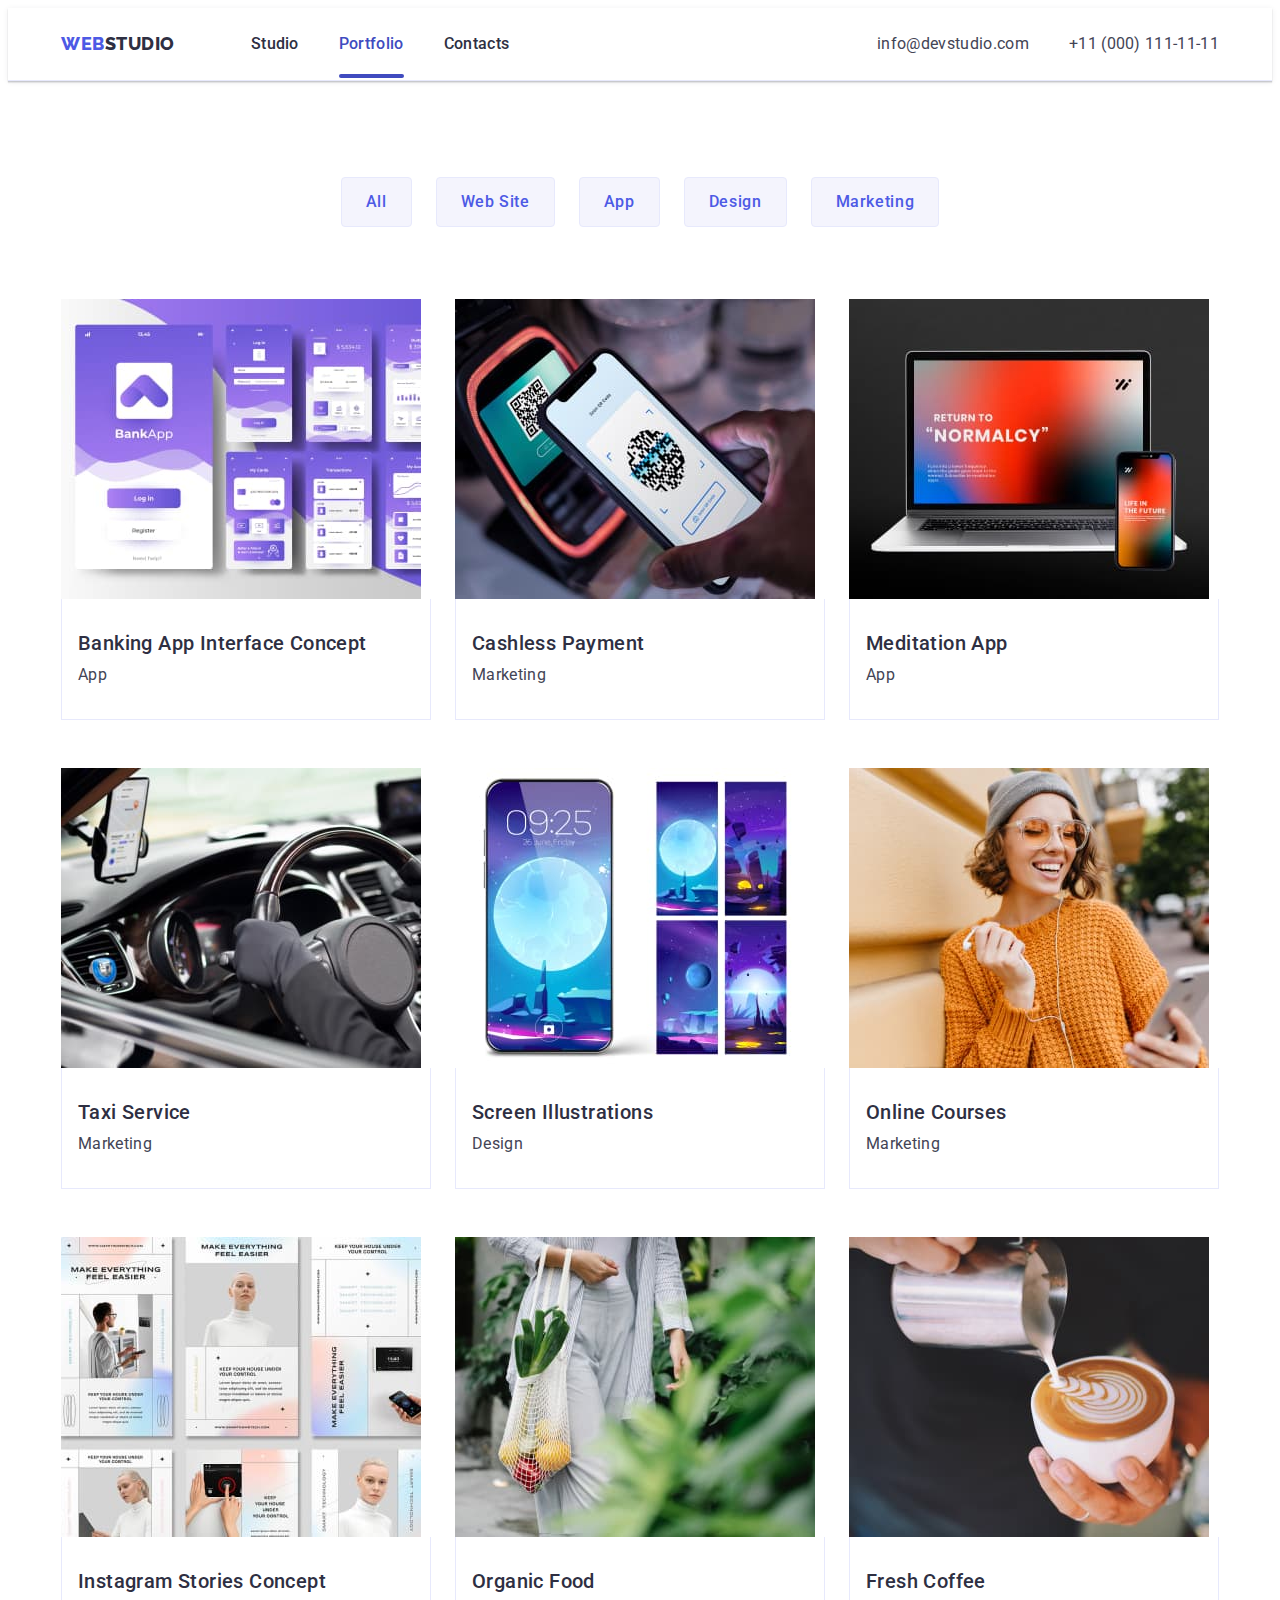
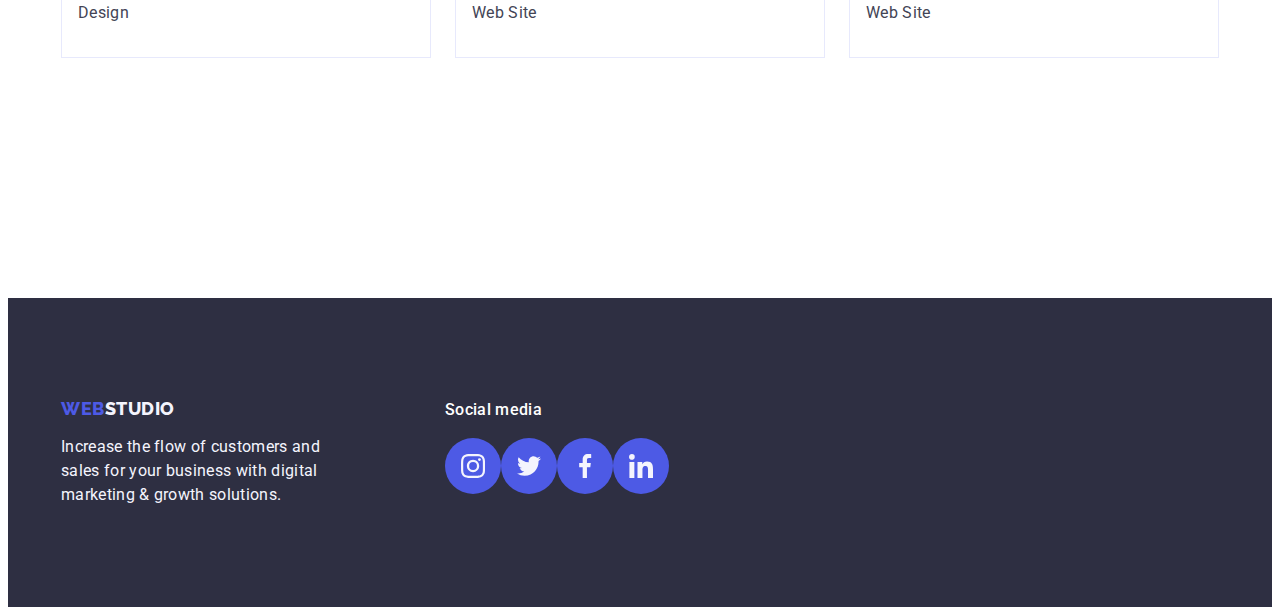
==== portfolio.html @ 12a62c94 "11" ====
<!DOCTYPE html>
 <html lang="en">
 <head>
    <meta charset="UTF-8">
    <meta http-equiv="X-UA-Compatible" content="IE=edge">
    <meta name="viewport" content="width=device-width, initial-scale=1.0">
    <link rel="preconnect" href="https://fonts.googleapis.com">
    <link rel="preconnect" href="https://fonts.gstatic.com" crossorigin>
    <link
        href="https://fonts.googleapis.com/css2?family=Montserrat:ital@1&family=Raleway:wght@800&family=Roboto:wght@400;500;700;900&display=swap"
        rel="stylesheet">
    <title>Document</title>
    <link rel="stylesheet" href="https://cdnjs.cloudflare.com/ajax/libs/modern-normalize/2.0.0/modern-normalize.min.css"
        integrity="sha512-4xo8blKMVCiXpTaLzQSLSw3KFOVPWhm/TRtuPVc4WG6kUgjH6J03IBuG7JZPkcWMxJ5huwaBpOpnwYElP/m6wg=="
        crossorigin="anonymous" referrerpolicy="no-referrer" />
    <link rel="stylesheet" href="./css/styles.css">
</head>
<body>
    
    <!-- header-->
    
    <header class="header">
        <div class="container header-container">
        <nav class="header-navigations">
            <a href="./index.html" class="header-logo link">Web<span class="header-span">Studio</span></a>
            <ul class="header-menu list">
                <li class="header-menu-item">
                    <a class="header-menu-link link" href="./index.html">Studio</a>
                </li>
                <li class="header-menu-item">
                    <a class="header-menu-link link current" href="./portfolio.html">Portfolio</a>
                </li>
                <li class="header-menu-item">
                    <a class="header-menu-link link" href="">Contacts</a>
                </li>
            </ul>
        </nav>
        <address class="header-address">
            <ul class="header-address-list list">
                <li class="header-address-item">
                    <a class="header-address-link link" href="mailto:info@devstudio.com">info@devstudio.com</a>
                </li>
                <li class="header-address-item">
                    <a class="header-address-link link" href="tel:+110001111111">+11 (000) 111-11-11</a>
                </li>
            </ul>
        </address>
        </div>
    </header>

    <!--hero-->

    <main>
     <section class="hero">
      <div class="container">
       <h1 class="visually-hidden"> ouer offers </h1>
        <ul class="hero-menu list">
           <li class="hero-menu-item"><button type="button" class="hero-button-all">All</button></li>
           <li class="hero-menu-item"><button type="button" class="hero-button-all">Web Site</button></li>
           <li class="hero-menu-item"><button type="button" class="hero-button-all">App</button></li>         
           <li class="hero-menu-item"><button type="button" class="hero-button-all">Design</button></li>
           <li class="hero-menu-item"><button type="button" class="hero-button-all">Marketing</button></li>
       </ul>
       
       
     <!--bussiness icons-->
     
   
        <ul class="images-list list">
           <li class="images-item">
                 <a href="#" class="images-link link">
                    <div class="images-cover-block">
                            <img src="./images/portfolio/app/banckingapp.jpg" alt="icons of bancking interface" width="360"/>
                            <p class="text-overlay">14 Stylish and User-Friendly App Design Concepts · Task Manager App · Calorie Tracker App · Exotic Fruit Ecommerce App ·
                            Cloud Storage App</p>
                    </div>   
                      <div class="topic">
                          <h2 class="images-name">Banking App Interface Concept</h2>
                          <p class="images-topic">App</p>
                      </div>
                 </a>
            </li>
            <li class="images-item">
                 <a href="#" class="images-link link">
                     <div class="images-cover-block">
                         <img src="./images/portfolio/app/payments.jpg" alt="payment bui telefon" width="360"/>
                         <p class="text-overlay">14 Stylish and User-Friendly App Design Concepts · Task Manager App · Calorie Tracker App ·
                            Exotic Fruit Ecommerce App ·
                            Cloud Storage App</p>
                     </div>
                     <div class="topic">
                          <h2 class="images-name">Cashless Payment</h2>
                          <p class="images-topic">Marketing</p>
                     </div>
                 </a>
            </li>
           <li class="images-item">
                 <a href="#" class="images-link link">
                     <div class="images-cover-block">
                       <img src="./images/portfolio/app/meditationapp.jpg" alt="app for meditations" width="360"/>
                        <p class="text-overlay">14 Stylish and User-Friendly App Design Concepts · Task Manager App · Calorie Tracker App ·
                            Exotic Fruit Ecommerce App ·
                            Cloud Storage App</p>
                     </div>
                     <div class="topic">
                          <h2 class="images-name">Meditation App</h2>
                          <p class="images-topic">App</p>
                     </div>
                 </a>     
            </li>
            <li class="images-item">
                 <a href="#" class="images-link link">
                    <div class="images-cover-block">
                        <img src="./images/portfolio/app/taxiapp.jpg" alt="app for taxi" width="360"/>
                        <p class="text-overlay">14 Stylish and User-Friendly App Design Concepts · Task Manager App · Calorie Tracker App ·
                        Exotic Fruit Ecommerce App ·
                        Cloud Storage App</p>
                    </div>
                     <div class="topic">
                          <h2 class="images-name">Taxi Service</h2>
                          <p class="images-topic">Marketing</p>
                     </div>
                 </a>
            </li>
            <li class="images-item">
                 <a href="#" class="images-link link">
                    <div class="images-cover-block">
                        <img src="./images/portfolio/app/ilustrations.jpg" alt="phone screen design" width="360"/>
                        <p class="text-overlay">14 Stylish and User-Friendly App Design Concepts · Task Manager App · Calorie Tracker App ·
                        Exotic Fruit Ecommerce App ·
                        Cloud Storage App</p>
                    </div>
                     <div class="topic">
                         <h2 class="images-name">Screen Illustrations</h2>
                         <p class="images-topic">Design</p>
                     </div>
                 </a>
            </li>
            <li class="images-item">
                 <a href="#" class="images-link link">
                    <div class="images-cover-block">
                        <img src="./images/portfolio/app/onlinecourses.jpg" alt="woman stady online" width="360"/>
                        <p class="text-overlay">14 Stylish and User-Friendly App Design Concepts · Task Manager App · Calorie Tracker App ·
                        Exotic Fruit Ecommerce App ·
                        Cloud Storage App</p>
                    </div>
                     <div class="topic">
                         <h2 class="images-name">Online Courses</h2>
                         <p class="images-topic">Marketing</p>
                     </div>
                 </a>
            </li>
            <li class="images-item">
                 <a href="#" class="images-link link">
                    <div class="images-cover-block">
                        <img src="./images/portfolio/app/instagramdesign.jpg" alt="instagram stories" width="360"/>
                        <p class="text-overlay">14 Stylish and User-Friendly App Design Concepts · Task Manager App · Calorie Tracker App ·
                        Exotic Fruit Ecommerce App ·
                        Cloud Storage App</p>
                    </div>
                     <div class="topic">
                         <h2 class="images-name">Instagram Stories Concept</h2>
                         <p class="images-topic">Design</p>
                     </div>
                 </a>
            </li>
            <li class="images-item">
                 <a href="#" class="images-link link">
                     <div class="images-cover-block">
                        <img src="./images/portfolio/app/organicfood.jpg" alt="fruits and vegetables in a basket" width="360"/>
                        <p class="text-overlay">14 Stylish and User-Friendly App Design Concepts · Task Manager App · Calorie Tracker App ·
                        Exotic Fruit Ecommerce App ·
                        Cloud Storage App</p>
                    </div>
                     <div class="topic">
                         <h2 class="images-name">Organic Food</h2>
                         <p class="images-topic">Web Site</p>
                     </div>
                 </a>
            </li>
            <li class="images-item">
                  <a href="#" class="images-link link">
                    <div class="images-cover-block">
                        <img src="./images/portfolio/app/coffeeshop.jpg" alt="bartender pouring cream into a cup of coffee360" width="360"/>
                        <p class="text-overlay">14 Stylish and User-Friendly App Design Concepts · Task Manager App · Calorie Tracker App ·
                        Exotic Fruit Ecommerce App ·
                        Cloud Storage App</p>
                    </div>
                     <div class="topic">
                         <h2 class="images-name">Fresh Coffee</h2>
                         <p class="images-topic">Web Site</p>
                     </div>
                 </a>
            </li>
        </ul>
       </div>
     </section>   
 </main>
    
    <!--------------footer----------------->
    
    <footer class="footer-panel">
    <div class="container footer-generation">
      <div class="footer-text">
            <a class="footer-logo link" href="./index.html">Web<span class="footer-span">Studio</span></a>
            <p class="footer-text">Increase the flow of customers and sales for your business with digital marketing &
                growth solutions.</p>
        </div>
        <div class="footer-soc">
            <p class="footer-subtitle-soc">Social media</p>
            <ul class="footer-soc-list">
                <li class="footer-soc-item">
                    <a class="footer-soc-link" href="" target="_blank" rel="nooperer noreferrer">
                        <svg class="footer-soc-icon" width="24" height="24">
                            <use href="./images/icons.svg#icon-instagram"></use>
                        </svg>
                    </a>
                </li>
                <li class="footer-soc-item">
                    <a class="footer-soc-link" href="" target="_blank" rel="nooperer noreferrer">
                        <svg class="footer-soc-icon" width="24" height="24">
                            <use href="./images/icons.svg#icon-twitter"></use>
                        </svg>
                    </a>
                </li>
                <li class="footer-soc-item">
                    <a class="footer-soc-link" href="" target="_blank" rel="nooperer noreferrer">
                        <svg class="footer-soc-icon" width="24" height="24">
                            <use href="./images/icons.svg#icon-facebook"></use>
                        </svg>
                    </a>
                </li>
                <li class="footer-soc-item">
                    <a class="footer-soc-link" href="" target="_blank" rel="nooperer noreferrer">
                        <svg class="footer-soc-icon" width="24" height="24">
                            <use href="./images/icons.svg#icon-linkedin"></use>
                        </svg>
                    </a>
                </li>
            </ul>
        </div>
     </div>
    </footer>
</body>
</html>
---- css/styles.css ----
/*------------------index.html-------------------*/
 :root {
     --color-button: #4d5ae5;
     --background-button: #F4F4FD;
     --main-text-color: #434455;
     --background-color: #FFFFFF;
 }

body {
font-family: 'Roboto', sans-serif;
color: #434455;
background-color: var(--background-color);
}

p, h1,h2,h3,h4,h5,h6 {
  margin-top: 0;
  margin-bottom: 0;
}

img {
    display: block;
    max-width: 100%;
     height: auto;
}

ul {
    list-style-type: none;
    margin-top: 0;
    margin-bottom: 0;
    padding-left: 0;
}

.link {
    text-decoration: none;
}

.list {
    list-style-type: none;
}

.container {
    width: 1158px;
    padding-left: 15px;
    padding-right: 15px;
    margin: 0 auto;
    
 }



/**---------------header----------------------------*/

.header-navigations {
    align-items: center;
}

.header {
    box-shadow: 0px 2px 1px rgba(46, 47, 66, 0.08),
        0px 1px 1px rgba(46, 47, 66, 0.16),
        0px 1px 6px rgba(46, 47, 66, 0.08);
}

.header {
    border-bottom: 1px solid #E7E9FC;
}

.header-container {
    display: flex;
}

.header-navigations {
    display: flex;
    flex-grow: 1;
   }

.header-logo,
.footer-logo {
    font-family: 'Raleway', sans-serif;
}

.header-logo {
    font-family: 'Raleway', sans-serif;
    font-weight: 800;
    font-size: 18px;
    line-height: 1.17;
    text-decoration: none;
    letter-spacing: 0.03em;
    text-transform: uppercase;
    color: #4D5AE5;
}

.header-span {
    color: #2E2F42;
}

.header-logo {
    margin-right: 76px;
}

.header-menu {
    display: flex;
    gap: 40px;
    }

    .header-menu-link {
    color: #404BBF;
    transition: color 250ms cubic-bezier(0.4, 0, 0.2, 1);
}


.header-address-item {
    padding-top: 24px;
    padding-bottom: 24px;
}

.header-menu-link {
    font-family: 'Roboto';
    font-weight: 500;
    font-size: 16px;
    line-height: 1.5;
    text-decoration: none;
    letter-spacing: 0.02em;
    color: #2E2F42;
    padding-top: 24px;
    padding-bottom: 24px;
}

.header-menu-link:hover,
.header-menu-link:focus {
    color: #404BBF;
}

.current {
   position: relative;
}

.current::after {
    content: '';
    position: absolute;
    left: 0;
    bottom: -1px;
    width: 100%;
    height: 4px;
    border-radius: 2px;
    background-color: #404BBF;
    }
 
  
.header-menu-link.current {
    color: #404bbf;
}

.header-address-link {
    font-family: 'Roboto';
    font-style: normal;
    font-weight: 400;
    font-size: 16px;
    line-height: 1.5;
    letter-spacing: 0.02em;
    color: #434455;
}

.header-address-link:hover,
.header-address-link:focus {
    color: #404BBF;
}

.header-address-link {
    transition: color 250ms cubic-bezier(0.4, 0, 0.2, 1);
    }


.header-address-list {
    display: flex;
    gap: 40px;
}


/*-------------------HERO------------------------*/





.hero-head {
    background-image: linear-gradient(rgba(46, 47, 66, 0.7),
     rgba(46, 47, 66, 0.7)),
      url(../images/imgstudio/hero-image/people-office.jpg);
    max-width: 1440px;
    background-repeat: no-repeat;
    background-position: center;
    background-size: cover;
    padding-top: 188px;
    padding-bottom: 188px;
   }

    .title {
        font-weight: 700;
        font-size: 56px;
        line-height: 1.07;
        text-align: center;
        letter-spacing: 0.02em;
        color: #FFFFFF;
        max-width: 496px;
        width: 100%;
        height: 100%;
        margin: auto;
        margin-bottom: 48px;
        }




.hero-btn {
        font-family: inherit;
        font-weight: 500;
        font-size: 16px;
        line-height: 1.5;
        letter-spacing: 0.04em;
        color: var(--background-color);
        background-color: var(--color-button);
        cursor: pointer;
        box-shadow: 0px 4px 4px rgba(0, 0, 0, 0.15);
            border-radius: 4px;
            padding: 16px 32px;
            min-width: 169px;
            height: 56px;
            border: none;
            display: block;
            margin: 0 auto;
            transition: background-color 250ms
             cubic-bezier(0.4, 0, 0.2, 1);
}
           

.hero-btn:hover,
.hero-btn:focus {
    background-color: #404BBF;
    color: #FFFFFF;
}  

/**----------------------bussiness solutions-personal------------------------*/

.visually-hidden {
    position: absolute;
    width: 1px;
    height: 1px;
    margin: -1px;
    border: 0;
    padding: 0;
    white-space: nowrap;
    clip-path: inset(100%);
    clip: rect(0 0 0 0);
    overflow: hidden;
}

.solutions {
padding-top: 120px;
padding-bottom: 120px;
}

.advantage-list {
    display: flex;
    gap: 24px;
}

.advantage-item {
width: calc((100% - 72px) / 4);
cursor: pointer;
}


.advantage-item:hover,
.advantage-item:focus {
   box-shadow:0px 1px 6px rgba(46, 47, 67, 0.08),
    0px 1px 1px rgba(47, 46, 66, 0.16),
    0px 2px 1px rgba(47, 46, 66, 0..08);
   transition: transform 250ms cubic-bezier(0.4, 0, 0.2, 1); 
}

.advantage-block {
    display: flex;
    align-items: center;
    justify-content: center;
    height: 112px;
    background-color: #f4f4fd;
    border-radius: 4px;
    margin-bottom: 8px;
}

.solutions-list {
    display: flex;
    gap: 24px;
}

.solutions-item {
    width: calc((100% - 72px) / 4);
}

.solutions-subtitle,
.subtitle-personal {
        font-weight: 500;
        font-size: 20px;
        line-height: 1.2;
        letter-spacing: 0.02em;
        color: #2E2F42;
        margin-bottom: 8px;
}

/**-----------------p-personal work--------------------------*/

.solutions-text,
.personal-job {
        font-weight: 400;
        font-size: 16px;
        line-height: 1.5;
        letter-spacing: 0.02em;
        color: #434455;
}

/**-----------------h2+h2-----------------------------*/
.app {
    padding-bottom: 120px;
}

.subtitle-app,
.title-personal {
            font-weight: 700;
            font-size: 36px;
            line-height: 1.11;
            letter-spacing: 0.02em;
            text-transform: capitalize;
            text-align: center;
            color: #2E2F42;
}

/**--------------------images--------------------*/

.subtitle-app {
    margin-bottom: 72px;
}

.app-list {
    display: flex;
    gap: 24px;
}

/**--------------------ouer team------------------------*/


.personal {
    background: #F4F4FD;
    padding-top: 120px;
    padding-bottom: 120px;
    
}

.title-personal {
    margin-bottom: 72px;
}

.subtitle-personal {
    text-align: center;
    margin-bottom: 8px;
}

.personal-job {
   text-align: center;
   margin-bottom: 8px; 
}

.personal-list {
    display: flex;
    gap: 24px;
     }

.personal-soc-list {
    display: flex;
    gap: 24px;
    justify-content: center;
    }

   .personal-soc-item {
    width: 40px;
    height: 40px;
    transition: background-color 250ms
     cubic-bezier(0.4, 0, 0.2, 1);
}
    
.personal-soc-link {
padding: 12px;
fill: #F4F4FD;
background-color: #4D5AE5;
border: hidden;
border-radius: 50%;
width: 100%;
height: 100%;
display: flex;
align-items: center;
justify-content: center;
transition: background-color 250ms
 cubic-bezier(0.4, 0, 0.2, 1);
}

.personal-soc-link:hover,
.personal-soc-link:focus {
background-color: #404BBF;
}
    
.personal-item {
    width: calc((100% - 72px) / 4);
}

.personal-item {
        box-shadow: 0px 1px 6px rgba(46, 47, 66, 0.08),
         0px 1px 1px rgba(46, 47, 66, 0.16),
          0px 2px 1px rgba(46, 47, 66, 0.08);
        border-radius: 0px 0px 4px 4px;
        }

        .personal-name {
    background-color: #FFFFFF;
    padding: 32px 0;
    border-radius: 0px 0px 4px 4px;
}

/*-------------CUSTOMERS--------------*/

.customers {
    padding-top: 120px;
    padding-bottom: 120px;
}

.customers-title {
    font-weight: 700;
    text-transform: capitalize;
    font-size: 36px;
    line-height: 1.11;
    text-align: center;
    color: #2E2F42
}
.customers-title {
    margin-bottom: 72px;
}

.customers-list {
    display: flex;
    gap: 24px;
}

.customers-item {
    width: 168px;
     height: 88px;
    background-color: #FFFFFF;
    width: calc((100% - 24px * 5) / 6);
    }

.customers-link {
    color: #8E8F99;
    border: 1px solid #8E8F99;
    border-radius: 4px;
    display: flex;
    align-items: center;
    justify-content: center;
    width: 100%;
    height: 100%;
    transition: border-color 250ms
     cubic-bezier(0.4, 0, 0.2, 1),
        color 250ms cubic-bezier(0.4, 0, 0.2, 1);
}

.customers-link:hover,
.customers-link:focus {
    color: #404BBF;
border-color: #404BBF;

}

.customers-icon {
fill: currentColor;
}

/**--------------------footer---------------------------------*/

 footer {
     background: #2E2F42;
     padding-top: 100px;
     padding-bottom: 100px;
     }

 .footer-logo {
     font-family: 'Raleway', sans-serif;
     font-style: normal;
     font-weight: 800;
     font-size: 18px;
     line-height: 1.17;
     text-decoration: none;
     letter-spacing: 0.03em;
     text-transform: uppercase;
     color: #4D5AE5;
     margin-bottom: 16px;
     display: inline-block;
     }

 .footer-span {
     color: #F4F4FD;
 }


 .footer-text {
     font-weight: 400;
     font-size: 16px;
     line-height: 1.5;
     letter-spacing: 0.02em;
     color: #F4F4FD;
     max-width: 264px;
     margin-right: 120px;
   }

.footer-generation {
    display: flex;
    align-items: baseline;
   }




.footer-subtitle-soc {
font-weight: 500;   
font-size: 16px;
line-height: 1.5;
letter-spacing: 0.02em;
width: 100%;
color: #FFFFFF;
margin-bottom: 16px;
}

.footer-soc-list {
    display: flex;
    gap: 16px;
}
 
.footer-soc-item {
    width: 40px;
    height: 40px;
}

.footer-soc-link {
padding: 8px;
fill: #FFFFFF;
background-color: #4D5AE5;
border: hidden;
border-radius: 50%;
width: 100%;
height: 100%;
display: flex;
align-items: center;
justify-content: center;
transition: background-color 250ms
 cubic-bezier(0.4, 0, 0.2, 1);
}

.footer-soc-link:hover,
.footer-soc-link:focus {
  background-color: #31D0AA;
  
}

.footer-soc-icon{
fill: #F4F4FD;
}

.backdrop {
    position: fixed;
    top: 0;
    z-index: 2;
    width: 100%;
    height: 100%;
    background-color: rgba(46, 47, 66, 0.4);
    transition: opacity 250ms cubic-bezier(0.4, 0, 0.2, 1),
     visibility 250ms cubic-bezier(0.4, 0, 0.2, 1);
}

.modal {
    position: absolute;
    top: 50%;
    left: 50%;
    transform: translate(-50%, -50%) scale(1);
    transition: transform 250ms cubic-bezier(0.4, 0, 0.2, 1);
    width: 408px;
    min-height: 584px;
    background-color: #FCFCFC;
    border-radius: 4px;
    box-shadow: 0px 1px 1px rgba(0, 0, 0, 0.14),
        0px 1px 3px rgba(0, 0, 0, 0.12),
        0px 2px 1px rgba(0, 0, 0, 0.2);
}

.backdrop.is-hidden .modal {
    transform: translate(-50%, -50%) scale(0);
}

.modal-btn {
    position: absolute;
    display: flex;
    top: 24px;
    right: 24px;
   width: 24px;
   height: 24px;
   border: 1px solid rgba(0, 0, 0, 0.1);
   background-color: #E7E9FC;
   border-radius: 50%;
   align-items: center;
justify-content: center;
padding: 0;
   cursor: pointer;
    transition: background-color 250ms
     cubic-bezier(0.4, 0, 0.2, 1),
        border 250ms cubic-bezier(0.4, 0, 0.2, 1);
}

.modal-btn:hover {
    background-color: #404BBF;
    color: #fff;
    border: none;
  }
.modal-btn:focus {
    background-color: #404bbf;
    border: none;
    color: #fff;
}


.modal-close {
fill: currentColor;
align-items: center;
justify-content: center;
transition: fill 250ms cubic-bezier(0.4, 0, 0.2, 1);
}

.is-hidden {
    visibility: hidden;
    opacity: 0;
    pointer-events: none;
}

.backdrop.is-hidden .modal {
transform: translate(-50%, -50%) scale(0);
}

.modal-title {
    text-align: center;
    font-size: 16px;
    line-height: 1.5;
    font-weight: 500;
    letter-spacing: 0.02;
    color: #2E2F42;
    padding-top: 72px;
    margin-bottom: 16px;
}

.modal-input {
    margin-left: 24px;
    margin-right: 24px;
    width: 360px;
    height: 40px;
    border: 1px solid rgba(46, 47, 66, 0.4);
    border-radius: 4px;
    color: transparent;
    margin-bottom: 8px;
    padding-left: 38px;
    }

.modal-lable {
    font-weight: 400;
    font-style: inherit;
    font-size: 12px;
    line-height: 1.16;
    margin-left: 24px;
    letter-spacing: 0.04;
    color: #8E8F99;
    }


    /*------------------portfolio.html---------------*/


.link {
    text-decoration: none;
}

.list {
    list-style-type: none;
}
    /**----------------header--------------------*/
     
    
     .header-logo {
        font-family: 'Raleway', sans-serif;
        font-style: normal;
        font-weight: 800;
        font-size: 18px;
        line-height: 1.17;
        text-decoration: none;
        letter-spacing: 0.03em;
        text-transform: uppercase;
        color: #4D5AE5;
    } 
    
    .header-span {
        color: #2E2F42;
    }  
    
    ul {
        list-style-type: none;
    }
    
    .header-menu-link {
            font-family: 'Roboto';
            font-style: normal;
            font-weight: 500;
            font-size: 16px;
            line-height: 1.5;
            text-decoration: none;
            letter-spacing: 0.02em;
            color: #2E2F42;
        }
    
    .header-menu-link:hover,
    .header-menu-link:focus {
        color: #404BBF;
    }
    
    .header-address {
            font-family: 'Roboto';
            font-style: normal;
            font-weight: 400;
            font-size: 16px;
            line-height: 1.5;
            letter-spacing: 0.02em;
            color: #434455;
    }
    
    .header-address-link:hover,
    .header-address-link:focus {
        color: #404BBF;
    }
     
    /**---------------------main-buttons--------------------*/
    
    .visually-hidden {
        position: absolute;
            width: 1px;
            height: 1px;
            margin: -1px;
            border: 0;
            padding: 0;
            white-space: nowrap;
            clip-path: inset(100%);
            clip: rect(0 0 0 0);
            overflow: hidden;
    }
    
    .hero {
        padding-top: 96px;
        padding-bottom: 120px;
        }
    
        .hero-menu {
        display: flex; 
        gap: 24px;
        justify-content: center;
        margin-bottom: 72px;
       }
    .hero-menu-item {
        transition: color 250ms cubic-bezier(0.4, 0, 0.2, 1),
            background-color 250ms cubic-bezier(0.4, 0, 0.2, 1),
            border-color 250ms cubic-bezier(0.4, 0, 0.2, 1),
            box-shadow 250ms cubic-bezier(0.4, 0, 0.2, 1);
    }
       

    .hero-button-all {
                    font-family: inherit;
                    font-style: normal;
                    font-weight: 500;
                    font-size: 16px;
                    line-height: 1.5;
                    letter-spacing: 0.04em;
                    color: var(--color-button);
                    background-color: var(--background-button);
                    cursor: pointer;
                    border: 1px solid #E7E9FC;
                    border-radius: 4px;
                    padding: 12px 24px;
                    transition: color 250ms cubic-bezier(0.4, 0, 0.2, 1),
                            background-color 250ms cubic-bezier(0.4, 0, 0.2, 1),
                            border-color 250ms cubic-bezier(0.4, 0, 0.2, 1),
                            box-shadow 250ms cubic-bezier(0.4, 0, 0.2, 1);
                }
        
                .hero-button-all:hover,
                .hero-button-all:focus {
                    background-color: #404BBF;
                    color: #FFFFFF;
                    border: 1px solid transparent;
                    transition: transform 250ms cubic-bezier(0.4, 0, 0.2, 1);
                    box-shadow: 0px 3px 1px rgba(0, 0, 0, 0.1),
                        0px 2px 1px rgba(0, 0, 0, 0.08),
                        0px 2px 2px rgba(0, 0, 0, 0.12);
                }
        
               
    /**----------------------ouer offers------------------*/
  
    .images-list {
    display: flex;
    flex-wrap: wrap;
    gap: 48px 24px;
    margin-bottom: 120px;
  }
  
  .images-cover-block {
    position: relative;
    overflow: hidden;
    }

.text-overlay {
    top: 0;
    left: 0;
    width: 100%;
    height: 100%;
    position: absolute;
    transform: translateY(100%);
    background-color: #4D5AE5;
    Font-size: 16px;
    font-weight: 400;
    Line-height: 1.5;
    list-style: 0.02em;
    letter-spacing: 0.02em;
    color: #F4F4FD;
    padding: 40px 32px;
    align-items: center;
    transition: transform 250ms
     cubic-bezier(0.4, 0, 0.2, 1);
}


  .images-item {
    width: calc((100% - 48px) / 3);
    }

    .images-link {
    display: block;
    transition: box-shadow 250ms cubic-bezier(0.4, 0, 0.2, 1);
}

.images-link:is(:hover, :focus) {
    background-color: #FFFFFF;
    border: 1px solid #F4F4FD;
    box-shadow: 0px 1px 6px rgba(46, 47, 66, 0.08),
        0px 1px 1px rgba(46, 47, 66, 0.16),
        0px 2px 1px rgba(46, 47, 66, 0.08);
}

.images-link:is(:hover, :focus) 
    .text-overlay {
    transform: translateY(0);
   }
  
.topic {
    border-right: 1px solid #E7E9FC;
    border-bottom: 1px solid #E7E9FC;
    border-left: 1px solid #E7E9FC;
    padding-top: 32px;
    padding-bottom: 32px;
    padding-right: 16px;
    padding-left: 16px;
}

.images-name {
    margin-bottom: 8px;
}

h2 {
        font-weight: 500;
        font-size: 20px;
        line-height: 1.2;
        letter-spacing: 0.02em;
        color: #2E2F42;
    }
 
    .images-topic {
        font-weight: 400;
        font-size: 16px;
        line-height: 1.5;
        letter-spacing: 0.02em;
        color: #434455;
 }

 /*---------------footer---------------------------*/
 
 footer {
    background: #2E2F42;
    padding-top: 100px;
    padding-bottom: 100px;
 }

.footer-logo {
        font-family: 'Raleway', sans-serif;
        font-style: normal;
        font-weight: 800;
        font-size: 18px;
        line-height: 1.17;
        text-decoration: none;
        letter-spacing: 0.03em;
        text-transform: uppercase;
        color: #4D5AE5;
        margin-bottom: 16px;
        display: inline-block;
}

.footer-span {
    color: #F4F4FD;
}

.footer-text {
       font-weight: 400;
        font-size: 16px;
        line-height: 1.5;
        letter-spacing: 0.02em;
        min-width: 264px;
        color: #F4F4FD;
        }
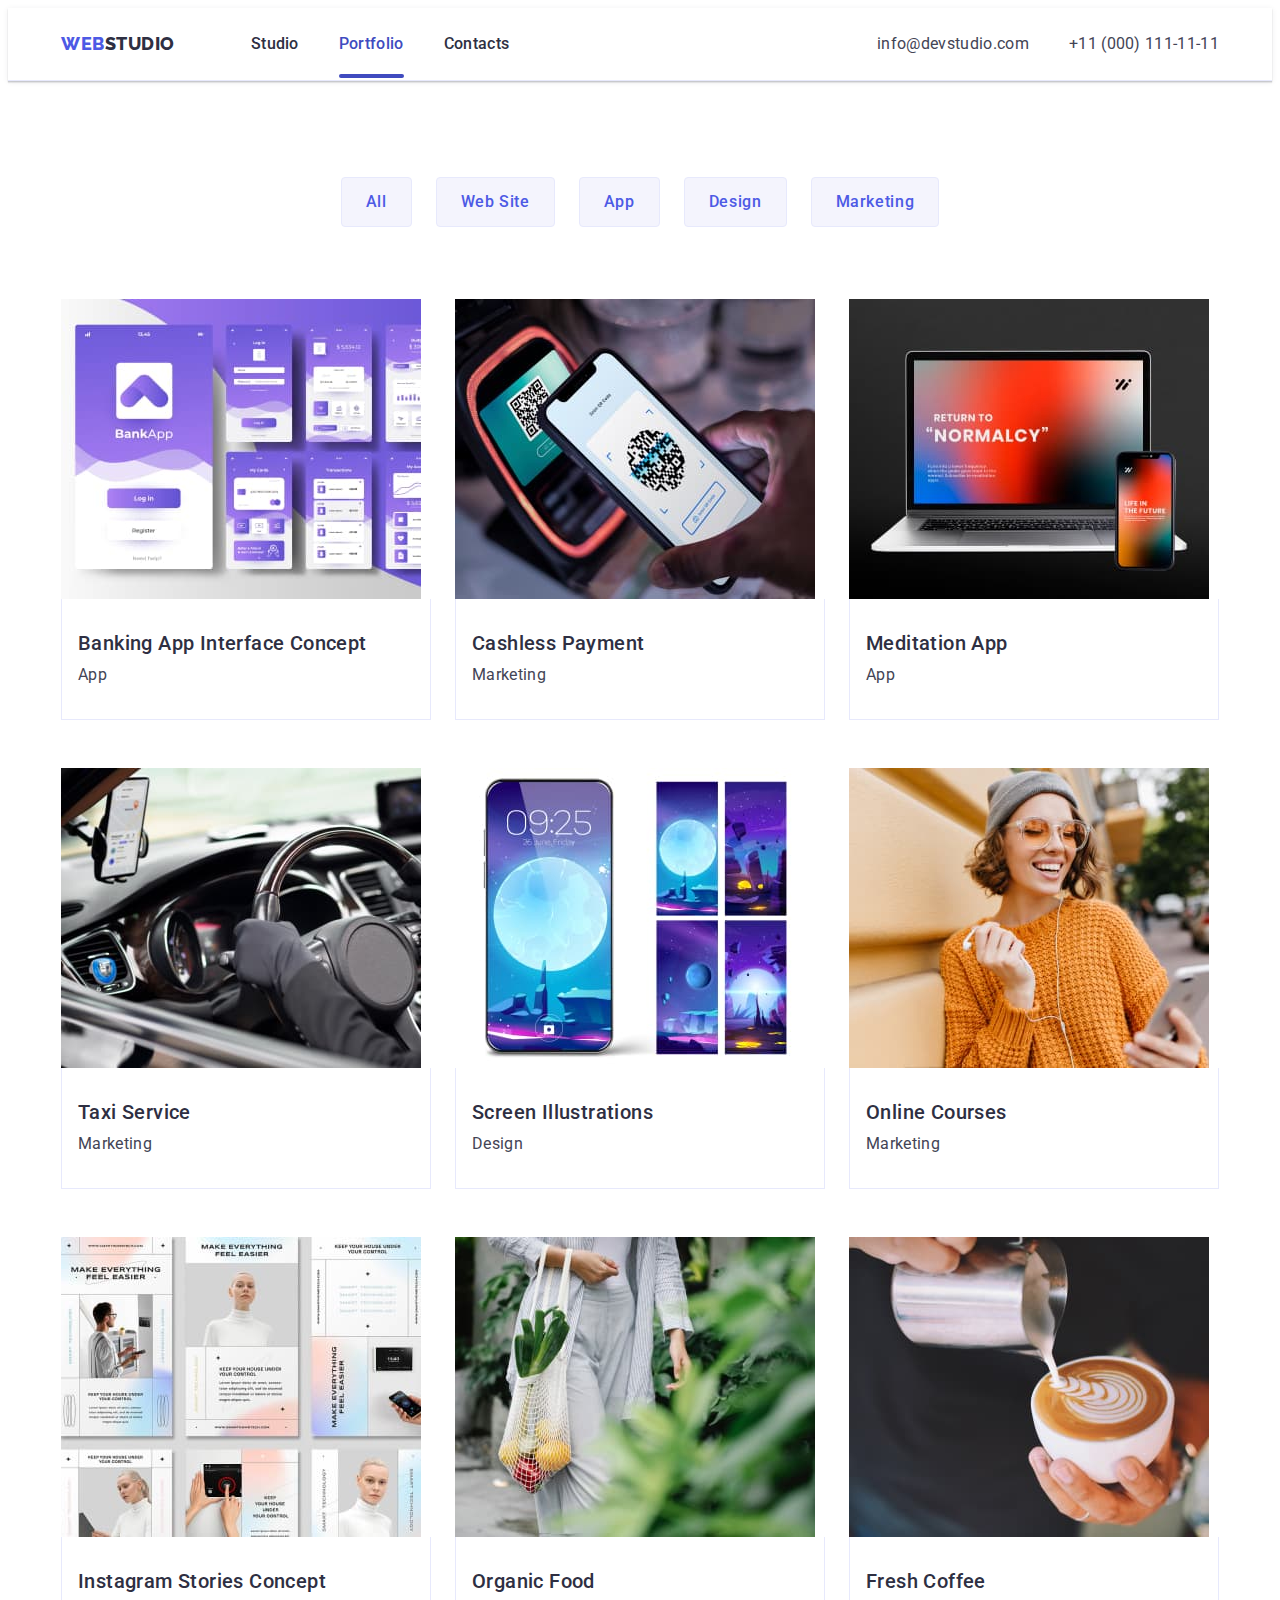
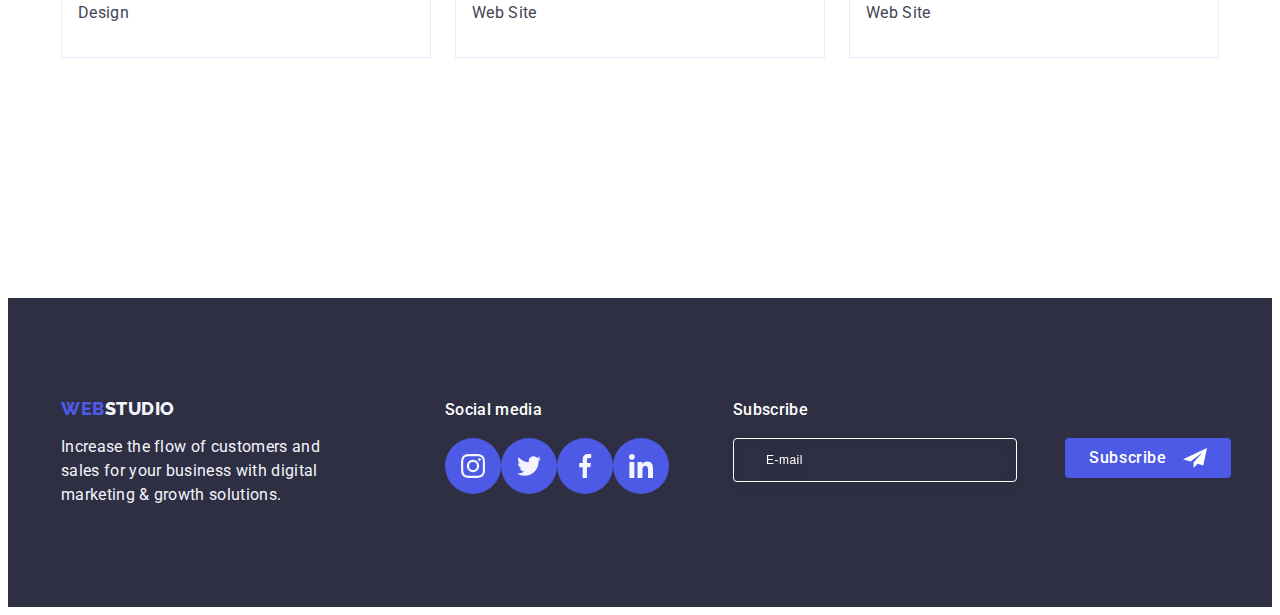
==== commit c68418d9: "footer" ====
--- a/portfolio.html
+++ b/portfolio.html
@@ -200,46 +200,123 @@
     <!--------------footer----------------->
     
     <footer class="footer-panel">
-    <div class="container footer-generation">
-      <div class="footer-text">
-            <a class="footer-logo link" href="./index.html">Web<span class="footer-span">Studio</span></a>
-            <p class="footer-text">Increase the flow of customers and sales for your business with digital marketing &
-                growth solutions.</p>
+        <div class="container footer-generation">
+            <div class="footer-text">
+                <a class="footer-logo link" href="./index.html">Web<span class="footer-span">Studio</span></a>
+                <p class="footer-text">Increase the flow of customers and sales for your business with digital marketing &
+                    growth solutions.</p>
+            </div>
+            <div class="footer-soc">
+                <p class="footer-subtitle-soc">Social media</p>
+                <ul class="footer-soc-list">
+                    <li class="footer-soc-item">
+                        <a class="footer-soc-link" href="" target="_blank" rel="nooperer noreferrer">
+                            <svg class="footer-soc-icon" width="24" height="24">
+                                <use href="./images/icons.svg#icon-instagram"></use>
+                            </svg>
+                        </a>
+                    </li>
+                    <li class="footer-soc-item">
+                        <a class="footer-soc-link" href="" target="_blank" rel="nooperer noreferrer">
+                            <svg class="footer-soc-icon" width="24" height="24">
+                                <use href="./images/icons.svg#icon-twitter"></use>
+                            </svg>
+                        </a>
+                    </li>
+                    <li class="footer-soc-item">
+                        <a class="footer-soc-link" href="" target="_blank" rel="nooperer noreferrer">
+                            <svg class="footer-soc-icon" width="24" height="24">
+                                <use href="./images/icons.svg#icon-facebook"></use>
+                            </svg>
+                        </a>
+                    </li>
+                    <li class="footer-soc-item">
+                        <a class="footer-soc-link" href="" target="_blank" rel="nooperer noreferrer">
+                            <svg class="footer-soc-icon" width="24" height="24">
+                                <use href="./images/icons.svg#icon-linkedin"></use>
+                            </svg>
+                        </a>
+                    </li>
+                </ul>
+            </div>
+            <div class="footer-email">
+                <p class="title-email">Subscribe</p>
+                <form class="footer-form">
+                    <label class="lable-email" for="footer-email" aria-label="footer-email">
+                        <input type="email" name="footer-email" placeholder="E-mail" class="footer-input"
+                            id="footer-email" />
+                    </label>
+                    <!---<div class="footer-email-btn">-->
+                    <button type="submit" class="footer-btn">Subscribe
+    
+                        <svg class="footer-airplane-icon" width="24" height="24">
+                            <use href="./images/icons.svg#icon-foot"></use>
+                        </svg>
+    
+                    </button>
+    
+                    <!--</div>-->
+                </form>
+            </div>
         </div>
-        <div class="footer-soc">
-            <p class="footer-subtitle-soc">Social media</p>
-            <ul class="footer-soc-list">
-                <li class="footer-soc-item">
-                    <a class="footer-soc-link" href="" target="_blank" rel="nooperer noreferrer">
-                        <svg class="footer-soc-icon" width="24" height="24">
-                            <use href="./images/icons.svg#icon-instagram"></use>
+    </footer>
+    <div class="backdrop is-hidden" data-modal>
+        <div class="modal">
+            <button type="button" class="modal-btn" data-modal-close>
+                <svg class="modal-close" width="8" height="8">
+                    <use href="./images/icons.svg#icon-close-black"></use>
+                </svg>
+            </button>
+            <p class="modal-title">
+                Leave your contacts and we will call you back
+            </p>
+            <form class="modal-form">
+                <div class="modal-field">
+                    <label class="modal-lable" for="user-name">Name</label>
+                    <div class="input-wrap">
+                        <input type="text" name="user-name" class="modal-input" id="user-name" />
+                        <svg class="input-icon" width="18" height="18">
+                            <use href="./images/icons.svg#icon-person"></use>
                         </svg>
-                    </a>
-                </li>
-                <li class="footer-soc-item">
-                    <a class="footer-soc-link" href="" target="_blank" rel="nooperer noreferrer">
-                        <svg class="footer-soc-icon" width="24" height="24">
-                            <use href="./images/icons.svg#icon-twitter"></use>
+                    </div>
+                </div>
+                <div class="modal-field">
+                    <label class="modal-lable" for="user-tel">Phone</label>
+                    <div class="input-wrap">
+                        <input type="text" name="user-tel" class="modal-input" id="user-tel" />
+                        <svg class="input-icon" width="18" height="24">
+                            <use href="./images/icons.svg#icon-phone"></use>
                         </svg>
-                    </a>
-                </li>
-                <li class="footer-soc-item">
-                    <a class="footer-soc-link" href="" target="_blank" rel="nooperer noreferrer">
-                        <svg class="footer-soc-icon" width="24" height="24">
-                            <use href="./images/icons.svg#icon-facebook"></use>
+                    </div>
+                </div>
+                <div class="modal-field">
+                    <label class="modal-lable" for="user-email">Email</label>
+                    <div class="input-wrap">
+                        <input type="text" name="user-email" class="modal-input" id="user-email" />
+                        <svg class="input-icon" width="18" height="24">
+                            <use href="./images/icons.svg#icon-email"></use>
                         </svg>
-                    </a>
-                </li>
-                <li class="footer-soc-item">
-                    <a class="footer-soc-link" href="" target="_blank" rel="nooperer noreferrer">
-                        <svg class="footer-soc-icon" width="24" height="24">
-                            <use href="./images/icons.svg#icon-linkedin"></use>
-                        </svg>
-                    </a>
-                </li>
-            </ul>
+                    </div>
+                </div>
+                <div class="modal-field">
+                    <label class="modal-lable" for="policy">Comment</label>
+                    <textarea name="modal-coment" placeholder="Text input" class="modal-textarea"></textarea>
+                </div>
+                <div class="modal-field">
+                    <input type="checkbox" name="policy" id="policy" class="input-check visually-hidden" value="true" />
+                    <label for="policy" class="check-text">
+                        <span>
+                            <svg class="check-icon" width="10" height="8">
+                                <use href="./images/icons.svg#icon-vector"></use>
+                            </svg>
+                        </span>I accept the terms and conditions of the <a class="privacy-policy">Privacy Policy</a>
+                    </label>
+                </div>
+                <button type="submit" class="modal-button">Send</button>
+            </form>
         </div>
-     </div>
-    </footer>
-</body>
-</html>+    </div>
+    <script src="./js/modal.js"></script>
+    </body>
+    
+    </html>--- a/css/styles.css
+++ b/css/styles.css
@@ -570,6 +570,82 @@
 fill: #F4F4FD;
 }
 
+.footer-email {
+    margin-left: 80px;
+}
+
+.title-email {
+    font-size: 16px;
+    line-height: 1.5;
+    font-weight: 500;
+    letter-spacing: 0.02em;
+    color: #FFFFFF;
+    width: 75px;
+     margin-bottom: 16px;
+}
+
+.footer-form {
+    display: flex;
+    gap: 24px;
+}
+
+.footer-input {
+    width: 264px;
+    height: 40px;
+    border-radius: 4px;
+    border: 1px solid #FFFFFF;
+    background-color: transparent;
+    font-size: 12px;
+    line-height: 1.5;
+    letter-spacing: 0.04em;
+    padding-left: 16px;
+    filter: drop-shadow(0px 4px 4px rgba(0, 0, 0, 0.15));
+    color: #FFFFFF;
+    margin-right: 24px;
+}
+
+.footer-input::placeholder {
+    font-size: 12px;
+    font-weight: 400;
+    line-height: 2;
+    color: #FFFFFF;
+    display: flex;
+    padding-left: 16px;
+   }
+
+.footer-btn {
+    font-family: "Roboto", sans-serif;
+    min-width: 165px;
+    height: 40px;
+    display: flex;
+    font-size: 16px;
+    font-weight: 500;
+    line-height: 1.5;
+    letter-spacing: 0.04em;
+    color: #FFFFFF;
+    background-color: #4D5AE5;
+    border-radius: 4px;
+    padding-top: 8px;
+    padding-bottom: 8px;
+    padding-left: 24px;
+    padding-right: 24px;
+    align-items: center;
+    cursor: pointer;
+    justify-content: center;
+    border: none;
+    transition: background-color 250ms
+     cubic-bezier(0.4, 0, 0.2, 1);
+}
+
+.footer-btn:hover {
+    background-color: #404bbf;
+}
+
+.footer-airplane-icon {
+    fill: #FFFFFF;
+    margin-left: 16px;
+}
+
 .backdrop {
     position: fixed;
     top: 0;
@@ -659,6 +735,10 @@
     margin-bottom: 16px;
 }
 
+.modal-field {
+    margin-bottom: 8px;
+}
+
 .modal-input {
     margin-left: 24px;
     margin-right: 24px;
@@ -666,10 +746,21 @@
     height: 40px;
     border: 1px solid rgba(46, 47, 66, 0.4);
     border-radius: 4px;
-    color: transparent;
-    margin-bottom: 8px;
+    background-color: transparent;
     padding-left: 38px;
-    }
+    outline: transparent;
+    color: #4D5AE5;
+    transition: border-color 250ms cubic-bezier(0.4, 0, 0.2, 1);
+    }
+
+  .modal-input:focus {
+border-color: #4D5AE5;
+  }
+
+  .modal-input:focus + .input-icon {
+    fill: #4D5AE5;
+  }
+
 
 .modal-lable {
     font-weight: 400;
@@ -681,6 +772,132 @@
     color: #8E8F99;
     }
 
+.input-wrap {
+    position: relative;
+    }
+
+.input-icon {
+    fill: #2E2F42;
+    position: absolute;
+    left: 40px;
+    top: 50%;
+    transform: translateY(-50%);
+    transition: color 250ms cubic-bezier(0.4, 0, 0.2, 1);
+}
+
+.modal-textarea {
+    margin-left: 24px;
+        margin-right: 24px;
+        width: 360px;
+        height: 120px;
+        border: 1px solid rgba(46, 47, 66, 0.4);
+        border-radius: 4px;
+        background-color: transparent;
+        padding-left: 16px;
+        padding-right: 16px;
+        padding-top: 8px;
+        font-weight: 400;
+        font-size: 12px;
+        line-height: 1.16;
+        letter-spacing: 0.04;
+        outline: transparent;
+        resize: none;
+        transition: border-color 250ms cubic-bezier(0.4, 0, 0.2, 1);
+}
+
+.modal-textarea::placeholder {
+    font-weight: 400;
+    
+        font-size: 12px;
+        line-height: 1.16;
+        letter-spacing: 0.04;
+        color: rgba(46, 47, 66, 0.4);
+}
+
+.input-check {
+    position: absolute;
+        width: 1px;
+        height: 1px;
+        margin: -1px;
+        border: 0;
+        padding: 0;
+        white-space: nowrap;
+        clip-path: inset(100%);
+        clip: rect(0 0 0 0);
+        overflow: hidden;
+}
+
+.input-check:checked + .check-text span {
+background-color: #404BBF;
+border: none;
+fill: #F4F4FD;
+} 
+
+.check-text span {
+    width: 16px;
+    height: 16px;
+    border-radius: 2px;
+    border: 1px solid rgba(46, 47, 66, 0.4);
+    
+    margin-right: 8px;
+    margin-left: 24px;
+    display: flex;
+    align-items: center;
+    justify-content: center;
+    fill: transparent;
+
+}
+
+.check-text {
+   font-size: 12px;
+    line-height: 1.16;
+    font-weight: 400;
+    color: rgba(46, 47, 66, 0.4);
+    letter-spacing: 0.04;
+    display: flex;
+    align-items: center;
+}
+
+.privacy-policy {
+    color: #4D5AE5;
+    text-decoration: underline;
+}
+
+.modal-button {
+    font-family: inherit;
+    font-size: 16px;
+    line-height: 1.5;
+    font-weight: 500;
+    letter-spacing: 0.04;
+    color: #FFFFFF;
+    padding-top: 16px;
+    padding-bottom: 16px;
+    padding-right: 32px;
+    padding-left: 23px;
+    border-radius: 4px;
+    background-color: #4D5AE5;
+    border: none;
+    cursor: pointer;
+    width: 169px;
+    height: 56px;
+   margin-top: 24px;
+   margin-bottom: 24px;
+   margin-left: 119px;
+   margin-right: 120px;
+   text-align: center;
+   transition: background-color 250ms cubic-bezier(0.4, 0, 0.2, 1)
+    box-shadow 250ms cubic-bezier(0.4, 0, 0.2, 1);
+}
+
+.modal-button:hover{
+    background-color: #404bbf;
+    box-shadow: 0px, 4px rgba(0, 0, 0, 0.15);
+}
+
+.modal-button:focus {
+    background-color: #404bbf;
+        box-shadow: 0px, 4px rgba(0, 0, 0, 0.15);
+}
 
     /*------------------portfolio.html---------------*/
 
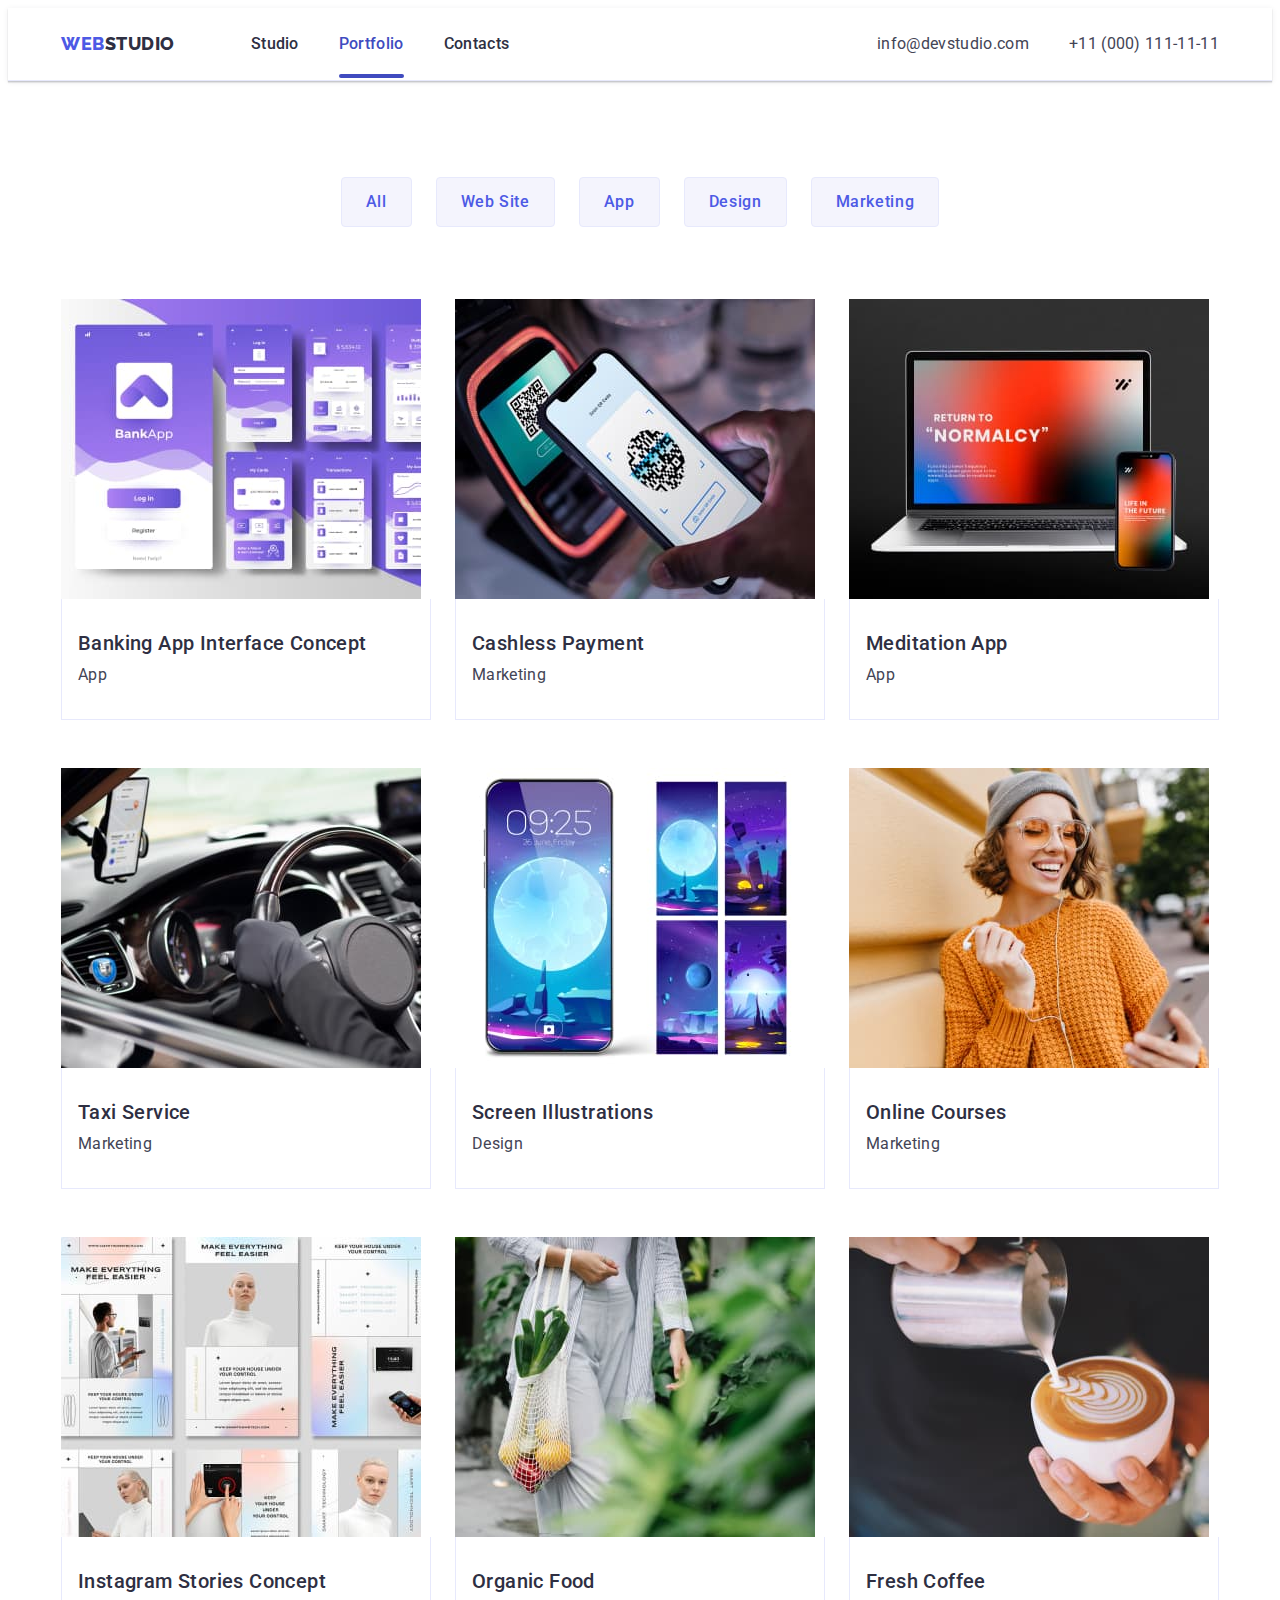
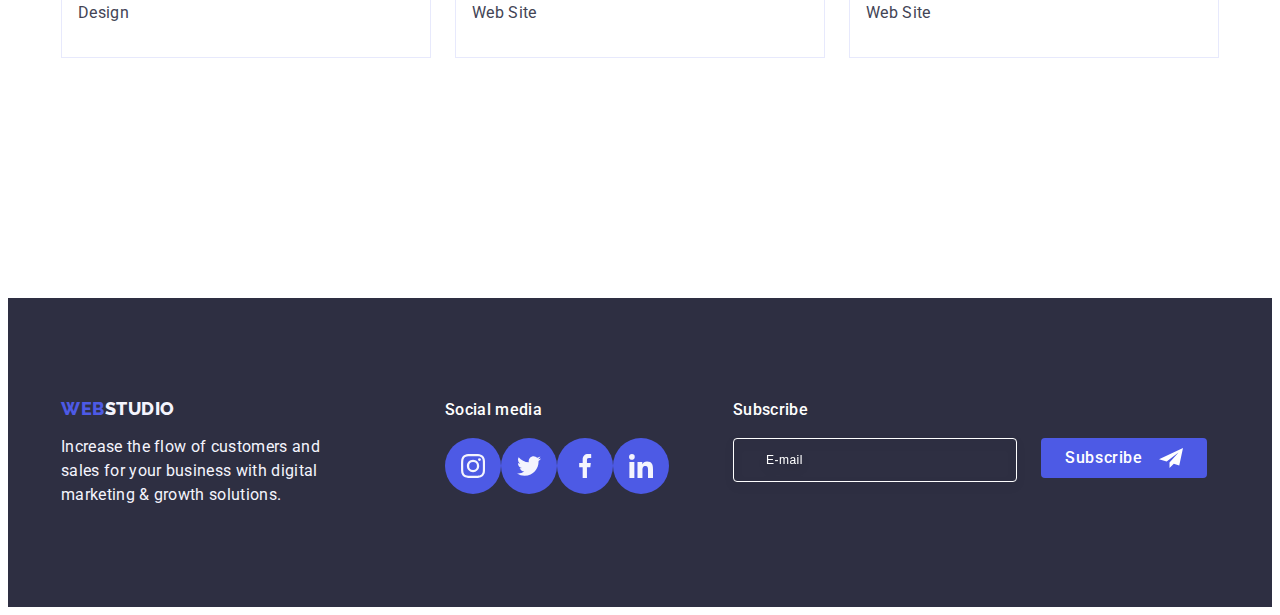
==== commit 763b9ba5: "dd" ====
--- a/portfolio.html
+++ b/portfolio.html
@@ -263,7 +263,7 @@
     <div class="backdrop is-hidden" data-modal>
         <div class="modal">
             <button type="button" class="modal-btn" data-modal-close>
-                <svg class="modal-close" width="8" height="8">
+                <svg class="modal-close" width="24" height="24">
                     <use href="./images/icons.svg#icon-close-black"></use>
                 </svg>
             </button>
@@ -275,7 +275,7 @@
                     <label class="modal-lable" for="user-name">Name</label>
                     <div class="input-wrap">
                         <input type="text" name="user-name" class="modal-input" id="user-name" />
-                        <svg class="input-icon" width="18" height="18">
+                        <svg class="input-icon" width="18" height="24">
                             <use href="./images/icons.svg#icon-person"></use>
                         </svg>
                     </div>
@@ -292,20 +292,33 @@
                 <div class="modal-field">
                     <label class="modal-lable" for="user-email">Email</label>
                     <div class="input-wrap">
-                        <input type="text" name="user-email" class="modal-input" id="user-email" />
+                        <input 
+                         type="text"
+                         name="user-email" 
+                         class="modal-input" 
+                         id="user-email" />
                         <svg class="input-icon" width="18" height="24">
                             <use href="./images/icons.svg#icon-email"></use>
                         </svg>
                     </div>
                 </div>
-                <div class="modal-field">
-                    <label class="modal-lable" for="policy">Comment</label>
-                    <textarea name="modal-coment" placeholder="Text input" class="modal-textarea"></textarea>
-                </div>
-                <div class="modal-field">
-                    <input type="checkbox" name="policy" id="policy" class="input-check visually-hidden" value="true" />
-                    <label for="policy" class="check-text">
-                        <span>
+                <div class="modal-field-textarea">
+                    <label for="user-comment" class="modal-lable" >Comment</label>
+                    <textarea
+                     name="user-comment"
+                      placeholder="Text input"
+                       class="modal-textarea"
+                        id="user-comment"></textarea>
+                </div>
+                <div class="modal-field-checkbox">
+                    <input
+                     type="checkbox"
+                     name="user-privacy"
+                      id="user-privacy"
+                       class="input-check visually-hidden"
+                        value="true" />
+                    <label for="user-privacy" class="check-text">
+                        <span class="checkbox-span">
                             <svg class="check-icon" width="10" height="8">
                                 <use href="./images/icons.svg#icon-vector"></use>
                             </svg>
--- a/css/styles.css
+++ b/css/styles.css
@@ -192,6 +192,7 @@
     background-size: cover;
     padding-top: 188px;
     padding-bottom: 188px;
+    margin: auto;
    }
 
     .title {
@@ -570,6 +571,8 @@
 fill: #F4F4FD;
 }
 
+/*---------------FOOTER EMAIL----------------------------*/
+
 .footer-email {
     margin-left: 80px;
 }
@@ -601,7 +604,7 @@
     padding-left: 16px;
     filter: drop-shadow(0px 4px 4px rgba(0, 0, 0, 0.15));
     color: #FFFFFF;
-    margin-right: 24px;
+   
 }
 
 .footer-input::placeholder {
@@ -646,6 +649,8 @@
     margin-left: 16px;
 }
 
+/*-----------MODAL WINDOW--------------------------------*/
+
 .backdrop {
     position: fixed;
     top: 0;
@@ -658,6 +663,10 @@
 }
 
 .modal {
+    padding-top: 72px;
+    padding-right: 24px;
+    padding-bottom: 24px;
+    padding-left: 24px;
     position: absolute;
     top: 50%;
     left: 50%;
@@ -706,7 +715,6 @@
     color: #fff;
 }
 
-
 .modal-close {
 fill: currentColor;
 align-items: center;
@@ -724,14 +732,18 @@
 transform: translate(-50%, -50%) scale(0);
 }
 
+
+/*------------MODAL INPUT---------------------------------*/
+
+
 .modal-title {
     text-align: center;
     font-size: 16px;
     line-height: 1.5;
     font-weight: 500;
-    letter-spacing: 0.02;
+    letter-spacing: 0.02em;
     color: #2E2F42;
-    padding-top: 72px;
+   
     margin-bottom: 16px;
 }
 
@@ -740,9 +752,7 @@
 }
 
 .modal-input {
-    margin-left: 24px;
-    margin-right: 24px;
-    width: 360px;
+    width: 100%;
     height: 40px;
     border: 1px solid rgba(46, 47, 66, 0.4);
     border-radius: 4px;
@@ -766,10 +776,12 @@
     font-weight: 400;
     font-style: inherit;
     font-size: 12px;
-    line-height: 1.16;
-    margin-left: 24px;
-    letter-spacing: 0.04;
+    line-height: 1.17;
+    
+    letter-spacing: 0.04em;
     color: #8E8F99;
+    display: block;
+    margin-bottom: 4px;
     }
 
 .input-wrap {
@@ -779,39 +791,51 @@
 .input-icon {
     fill: #2E2F42;
     position: absolute;
-    left: 40px;
+    left: 16px;
     top: 50%;
     transform: translateY(-50%);
-    transition: color 250ms cubic-bezier(0.4, 0, 0.2, 1);
+    transition: fill 250ms cubic-bezier(0.4, 0, 0.2, 1);
 }
 
 .modal-textarea {
-    margin-left: 24px;
-        margin-right: 24px;
-        width: 360px;
+   
+       width: 100%;
         height: 120px;
         border: 1px solid rgba(46, 47, 66, 0.4);
         border-radius: 4px;
         background-color: transparent;
+        color: rgba(46, 47, 66, 0.4);
         padding-left: 16px;
         padding-right: 16px;
         padding-top: 8px;
+        padding-bottom: 8px;
+        font-weight: 400;
+        font-size: 12px;
+        line-height: 1.17;
+        letter-spacing: 0.04em;
+        outline: transparent;
+        resize: none;
+        transition: border-color 250ms cubic-bezier(0.4, 0, 0.2, 1);
+}
+
+.modal-textarea::placeholder {
         font-weight: 400;
         font-size: 12px;
         line-height: 1.16;
         letter-spacing: 0.04;
-        outline: transparent;
-        resize: none;
-        transition: border-color 250ms cubic-bezier(0.4, 0, 0.2, 1);
-}
-
-.modal-textarea::placeholder {
-    font-weight: 400;
-    
-        font-size: 12px;
-        line-height: 1.16;
-        letter-spacing: 0.04;
         color: rgba(46, 47, 66, 0.4);
+}
+
+.modal-textarea:focus {
+    border-color: #4D5AE5;
+}
+
+.modal-field-textarea {
+margin-bottom: 16px;
+}
+
+.modal-field-checkbox {
+    margin-bottom: 24px;
 }
 
 .input-check {
@@ -833,27 +857,27 @@
 fill: #F4F4FD;
 } 
 
-.check-text span {
+.checkbox-span {
     width: 16px;
     height: 16px;
     border-radius: 2px;
     border: 1px solid rgba(46, 47, 66, 0.4);
-    
-    margin-right: 8px;
-    margin-left: 24px;
-    display: flex;
+    display: inline-flex;
     align-items: center;
     justify-content: center;
     fill: transparent;
+    transition: background-color 250ms cubic-bezier(0.4, 0, 0.2, 1),
+        border 250ms cubic-bezier(0.4, 0, 0.2, 1),
+        fill 250ms cubic-bezier(0.4, 0, 0.2, 1);
 
 }
 
 .check-text {
    font-size: 12px;
-    line-height: 1.16;
+    line-height: 1.17;
     font-weight: 400;
-    color: rgba(46, 47, 66, 0.4);
-    letter-spacing: 0.04;
+    color: #8e8f99;
+    letter-spacing: 0.04em;
     display: flex;
     align-items: center;
 }
@@ -864,32 +888,34 @@
 }
 
 .modal-button {
+    display: block;
     font-family: inherit;
     font-size: 16px;
     line-height: 1.5;
     font-weight: 500;
-    letter-spacing: 0.04;
+    letter-spacing: 0.04em;
     color: #FFFFFF;
-    padding-top: 16px;
+    margin: auto;
+    /*padding-top: 16px;
     padding-bottom: 16px;
     padding-right: 32px;
-    padding-left: 23px;
+    padding-left: 23px;*/
     border-radius: 4px;
     background-color: #4D5AE5;
     border: none;
     cursor: pointer;
-    width: 169px;
+    min-width: 169px;
     height: 56px;
-   margin-top: 24px;
+   /*margin-top: 24px;
    margin-bottom: 24px;
    margin-left: 119px;
-   margin-right: 120px;
+   margin-right: 120px;*/
    text-align: center;
-   transition: background-color 250ms cubic-bezier(0.4, 0, 0.2, 1)
-    box-shadow 250ms cubic-bezier(0.4, 0, 0.2, 1);
-}
-
-.modal-button:hover{
+   transition: background-color 250ms
+    cubic-bezier(0.4, 0, 0.2, 1);
+}
+
+.modal-button:hover {
     background-color: #404bbf;
     box-shadow: 0px, 4px rgba(0, 0, 0, 0.15);
 }
